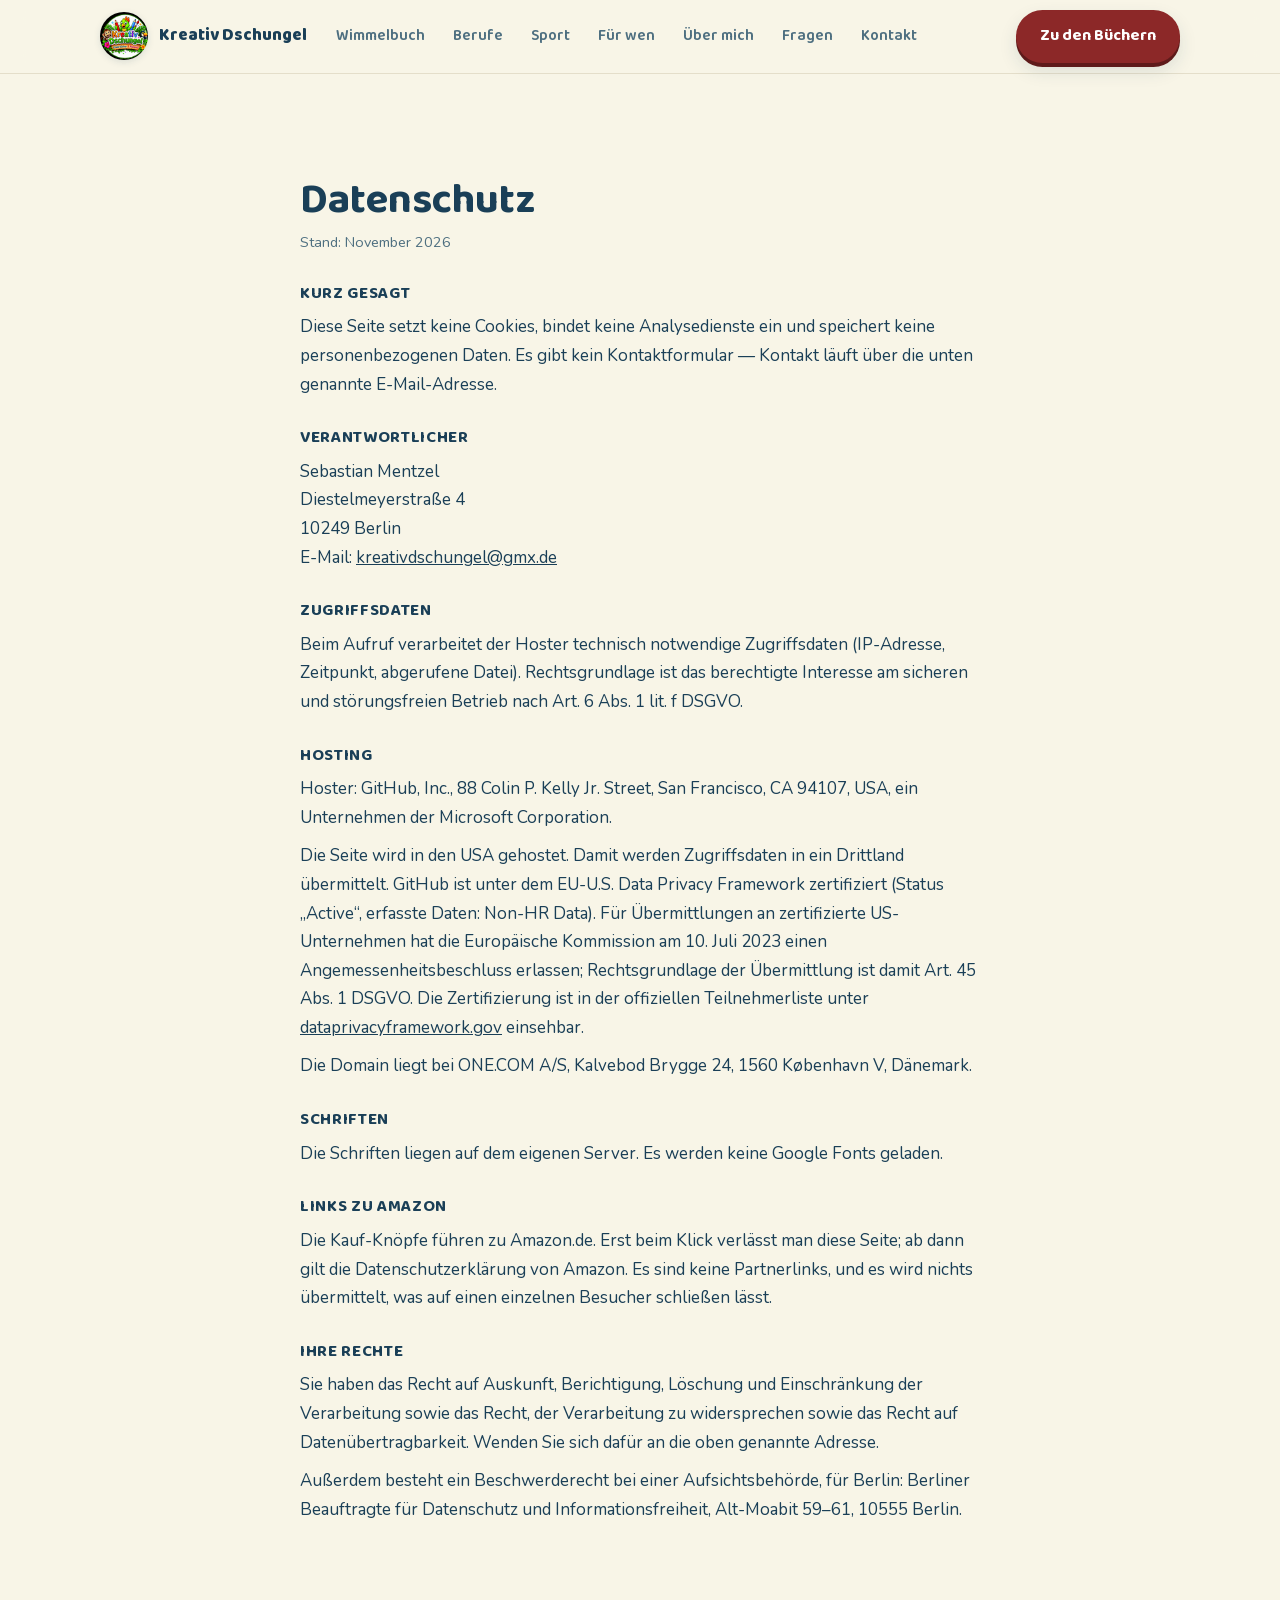
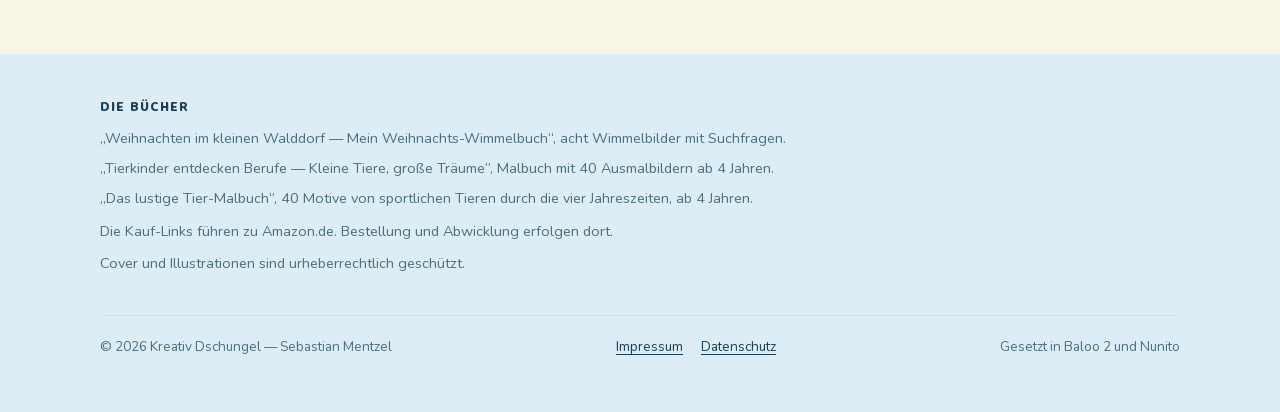
==== datenschutz.html @ baa5863b "Stylesheet versionieren, damit Aenderungen sofort ankommen GitHub Pages liefert mit Cache-Control: m" ====
<!doctype html>
<html lang="de">
<head>
<meta charset="utf-8">
<meta name="viewport" content="width=device-width, initial-scale=1, viewport-fit=cover">

<title>Datenschutz — Kreativ Dschungel</title>
<meta name="description" content="Datenschutzerklärung für kreativdschungel.de — keine Cookies, keine Analysedienste, keine personenbezogenen Daten.">
<meta name="author" content="Sebastian Mentzel">
<meta name="robots" content="index, follow">
<link rel="canonical" href="https://kreativdschungel.de/datenschutz.html">

<link rel="icon" href="favicon.svg" type="image/svg+xml">
<meta name="theme-color" content="#F8F5E7" media="(prefers-color-scheme: light)">
<meta name="theme-color" content="#122A38" media="(prefers-color-scheme: dark)">

<link rel="preload" href="fonts/baloo-2-latin.woff2" as="font" type="font/woff2" crossorigin>
<link rel="preload" href="fonts/nunito-latin.woff2" as="font" type="font/woff2" crossorigin>
<link rel="stylesheet" href="schriften.css">
<link rel="stylesheet" href="stil.css?v=20261118a">
</head>
<body>

<header class="site">
  <div class="wrap bar">
    <a class="marke" href="index.html">
      <img src="bilder/logo.png" alt="" width="48" height="48">
      <span>Kreativ Dschungel</span>
    </a>
    <nav class="haupt" aria-label="Hauptnavigation">
      <a href="index.html#walddorf">Wimmelbuch</a>
      <a href="index.html#tierkinder">Berufe</a>
      <a href="index.html#tiermalbuch">Sport</a>
      <a href="index.html#anlaesse">Für wen</a>
      <a href="index.html#autor">Über mich</a>
      <a href="index.html#fragen">Fragen</a>
      <a href="index.html#kontakt">Kontakt</a>
    </nav>
    <a class="knopf gruen" href="index.html#walddorf">Zu den Büchern</a>
  </div>
</header>

<main>
<section>
  <div class="wrap rechtstext">
    <h1>Datenschutz</h1>
    <p class="stand">Stand: November 2026</p>

    <h2>Kurz gesagt</h2>
    <p>Diese Seite setzt keine Cookies, bindet keine Analysedienste ein und speichert
       keine personenbezogenen Daten. Es gibt kein Kontaktformular — Kontakt läuft über
       die unten genannte E-Mail-Adresse.</p>

    <h2>Verantwortlicher</h2>
    <p>Sebastian Mentzel<br>
       Diestelmeyerstraße 4<br>
       10249 Berlin<br>
       E-Mail: <a href="mailto:kreativdschungel@gmx.de">kreativdschungel@gmx.de</a></p>

    <h2>Zugriffsdaten</h2>
    <p>Beim Aufruf verarbeitet der Hoster technisch notwendige Zugriffsdaten
       (IP-Adresse, Zeitpunkt, abgerufene Datei). Rechtsgrundlage ist das berechtigte
       Interesse am sicheren und störungsfreien Betrieb nach Art. 6 Abs. 1 lit. f DSGVO.</p>

    <h2>Hosting</h2>
    <p>Hoster: GitHub, Inc., 88 Colin P. Kelly Jr. Street, San Francisco, CA 94107, USA,
       ein Unternehmen der Microsoft Corporation.</p>
    <p>Die Seite wird in den USA gehostet. Damit werden Zugriffsdaten in ein Drittland
       übermittelt. GitHub ist unter dem EU-U.S. Data Privacy Framework zertifiziert
       (Status „Active“, erfasste Daten: Non-HR Data). Für Übermittlungen an zertifizierte
       US-Unternehmen hat die Europäische Kommission am 10. Juli 2023 einen
       Angemessenheitsbeschluss erlassen; Rechtsgrundlage der Übermittlung ist damit
       Art. 45 Abs. 1 DSGVO. Die Zertifizierung ist in der offiziellen Teilnehmerliste
       unter <a href="https://www.dataprivacyframework.gov/list" target="_blank"
       rel="noopener">dataprivacyframework.gov</a> einsehbar.</p>
    <p>Die Domain liegt bei ONE.COM A/S, Kalvebod Brygge 24, 1560 København V, Dänemark.</p>

    <h2>Schriften</h2>
    <p>Die Schriften liegen auf dem eigenen Server. Es werden keine Google Fonts geladen.</p>

    <h2>Links zu Amazon</h2>
    <p>Die Kauf-Knöpfe führen zu Amazon.de. Erst beim Klick verlässt man diese Seite;
       ab dann gilt die Datenschutzerklärung von Amazon. Es sind keine Partnerlinks,
       und es wird nichts übermittelt, was auf einen einzelnen Besucher schließen lässt.</p>

    <h2>Ihre Rechte</h2>
    <p>Sie haben das Recht auf Auskunft, Berichtigung, Löschung und Einschränkung der
       Verarbeitung sowie das Recht, der Verarbeitung zu widersprechen sowie das Recht
       auf Datenübertragbarkeit. Wenden Sie sich dafür an die oben genannte Adresse.</p>
    <p>Außerdem besteht ein Beschwerderecht bei einer Aufsichtsbehörde, für Berlin:
       Berliner Beauftragte für Datenschutz und Informationsfreiheit,
       Alt-Moabit 59–61, 10555 Berlin.</p>
  </div>
</section>
</main>

<footer class="site">
  <div class="wrap">
    <div class="recht">
      <div>
        <h3>Die Bücher</h3>
        <p>„Weihnachten im kleinen Walddorf — Mein Weihnachts-Wimmelbuch“, acht Wimmelbilder mit Suchfragen.</p>
        <p style="margin-top:6px">„Tierkinder entdecken Berufe — Kleine Tiere, große Träume“, Malbuch mit 40 Ausmalbildern ab 4 Jahren.</p>
        <p style="margin-top:6px">„Das lustige Tier-Malbuch“, 40 Motive von sportlichen Tieren durch die vier Jahreszeiten, ab 4 Jahren.</p>
        <p style="margin-top:8px">Die Kauf-Links führen zu Amazon.de. Bestellung und Abwicklung erfolgen dort.</p>
        <p style="margin-top:8px">Cover und Illustrationen sind urheberrechtlich geschützt.</p>
      </div>
    </div>
    <div class="abspann">
      <span>© <span id="jahr">2026</span> Kreativ Dschungel — Sebastian Mentzel</span>
      <nav class="fussnavi" aria-label="Rechtliches">
        <a href="impressum.html">Impressum</a>
        <a href="datenschutz.html">Datenschutz</a>
      </nav>
      <span>Gesetzt in Baloo 2 und Nunito</span>
    </div>
  </div>
</footer>

<script>document.getElementById("jahr").textContent = new Date().getFullYear();</script>
</body>
</html>
---- schriften.css ----
/* Lokal eingebundene Schriften — kein Aufruf an Google.
   Baloo 2 (Überschriften, rund und kräftig wie die Schrift auf dem Buchcover)
   und Nunito (Fließtext). Beide OFL-lizenziert.
   Subsets: latin + latin-ext, deckt Umlaute und ß ab. */

/* latin-ext */
@font-face {
  font-family: 'Baloo 2';
  font-style: normal;
  font-weight: 500 800;
  font-display: swap;
  src: url(fonts/baloo-2-latin-ext.woff2) format('woff2');
  unicode-range: U+0100-02BA, U+02BD-02C5, U+02C7-02CC, U+02CE-02D7, U+02DD-02FF, U+0304, U+0308, U+0329, U+1D00-1DBF, U+1E00-1E9F, U+1EF2-1EFF, U+2020, U+20A0-20AB, U+20AD-20C4, U+2113, U+2C60-2C7F, U+A720-A7FF;
}

/* latin */
@font-face {
  font-family: 'Baloo 2';
  font-style: normal;
  font-weight: 500 800;
  font-display: swap;
  src: url(fonts/baloo-2-latin.woff2) format('woff2');
  unicode-range: U+0000-00FF, U+0131, U+0152-0153, U+02BB-02BC, U+02C6, U+02DA, U+02DC, U+0304, U+0308, U+0329, U+2000-206F, U+20AC, U+2122, U+2191, U+2193, U+2212, U+2215, U+FEFF, U+FFFD;
}

/* latin-ext */
@font-face {
  font-family: 'Nunito';
  font-style: normal;
  font-weight: 400 700;
  font-display: swap;
  src: url(fonts/nunito-latin-ext.woff2) format('woff2');
  unicode-range: U+0100-02BA, U+02BD-02C5, U+02C7-02CC, U+02CE-02D7, U+02DD-02FF, U+0304, U+0308, U+0329, U+1D00-1DBF, U+1E00-1E9F, U+1EF2-1EFF, U+2020, U+20A0-20AB, U+20AD-20C4, U+2113, U+2C60-2C7F, U+A720-A7FF;
}

/* latin */
@font-face {
  font-family: 'Nunito';
  font-style: normal;
  font-weight: 400 700;
  font-display: swap;
  src: url(fonts/nunito-latin.woff2) format('woff2');
  unicode-range: U+0000-00FF, U+0131, U+0152-0153, U+02BB-02BC, U+02C6, U+02DA, U+02DC, U+0304, U+0308, U+0329, U+2000-206F, U+20AC, U+2122, U+2191, U+2193, U+2212, U+2215, U+FEFF, U+FFFD;
}
---- stil.css ----
/* Layout: eine Seite, zwei Buchkapitel. Jedes Buch bekommt einen eigenen
   Farbakzent, der aus seinem Cover stammt — Tannengrün und Rot für das
   Wimmelbuch, Orange und Himmelblau für das Malbuch. Der Rahmen bleibt
   cremefarben, damit beide zur selben Marke gehören. */
:root{
  --creme:#F8F5E7; --papier:#FFFDF6; --tief:#1A3F57; --tief-weich:#4E6F80;
  --orange:#CE5F35; --himmel:#A9CDE5; --himmel-hell:#DCEDF5;
  --wiese:#AEC865; --gelb:#E8C457;
  --tanne:#1E3D28; --tanne-hell:#E3EBE1; --rot:#8C2828; --gold:#C9A227;
  --sport:#5E8A2E; --sport-hell:#EDF3DF;
  --linie:#E4DECA; --schatten:rgba(26,63,87,.13);

  --titel:"Baloo 2","Trebuchet MS",system-ui,sans-serif;
  --text:"Nunito","Segoe UI",system-ui,sans-serif;

  --r-m:16px; --r-l:26px; --r-xl:36px;
}
@media (prefers-color-scheme:dark){
  :root:not([data-theme="light"]){
    --creme:#122A38; --papier:#1B3A4B; --tief:#EAF3F7; --tief-weich:#A9C4D1;
    --orange:#F08A5D; --himmel:#2C5468; --himmel-hell:#1B3A4B;
    --wiese:#8FB255; --gelb:#F0CF6B;
    --tanne:#8FC3A1; --tanne-hell:#17333A; --rot:#E08A80; --gold:#E3C76B;
    --sport:#A8C96E; --sport-hell:#16303A;
    --linie:#2C5468; --schatten:rgba(0,0,0,.45);
    color-scheme:dark;
  }
}
:root[data-theme="dark"]{
  --creme:#122A38; --papier:#1B3A4B; --tief:#EAF3F7; --tief-weich:#A9C4D1;
  --orange:#F08A5D; --himmel:#2C5468; --himmel-hell:#1B3A4B;
  --wiese:#8FB255; --gelb:#F0CF6B;
  --tanne:#8FC3A1; --tanne-hell:#17333A; --rot:#E08A80; --gold:#E3C76B;
  --sport:#A8C96E; --sport-hell:#16303A;
  --linie:#2C5468; --schatten:rgba(0,0,0,.45);
  color-scheme:dark;
}

*{box-sizing:border-box}
html{-webkit-text-size-adjust:100%; scroll-behavior:smooth}
:root{padding-top:env(safe-area-inset-top,0px); padding-bottom:env(safe-area-inset-bottom,0px)}
[hidden]{display:none!important}
body{
  margin:0; background:var(--creme); color:var(--tief);
  font-family:var(--text); font-size:17px; line-height:1.68;
  -webkit-font-smoothing:antialiased;
}
h1,h2,h3{font-family:var(--titel); font-weight:700; line-height:1.12; margin:0; text-wrap:balance}
p{margin:0}
a{color:inherit}
img{max-width:100%; height:auto; display:block}

.wrap{max-width:1120px; margin-inline:auto; padding-inline:max(20px,env(safe-area-inset-left,0px))}
section{padding-block:clamp(54px,8vw,92px)}
.kicker{font-family:var(--titel); font-weight:700; font-size:.92rem;
        letter-spacing:.12em; text-transform:uppercase; color:var(--orange)}
h2{font-size:clamp(1.9rem,4.4vw,2.9rem); margin-block:10px 14px}
.lead{font-size:clamp(1.03rem,1.7vw,1.17rem); color:var(--tief-weich); max-width:62ch}

/* ---------- Hinweisstreifen: nach dem Ausfüllen löschen ---------- */

/* ---------- Kopfzeile ---------- */
header.site{position:sticky; top:env(safe-area-inset-top,0px); z-index:50;
            background:color-mix(in srgb,var(--creme) 90%,transparent);
            backdrop-filter:blur(12px); border-bottom:1px solid var(--linie)}
.bar{display:flex; align-items:center; gap:16px; padding-block:10px}
.marke{display:flex; align-items:center; gap:11px; text-decoration:none; white-space:nowrap}
.marke img{width:48px; height:48px; flex:none; border-radius:50%;
           object-fit:cover; box-shadow:0 2px 7px var(--schatten)}
.marke span{font-family:var(--titel); font-weight:800; font-size:1.06rem; line-height:1.1}
nav.haupt{flex:1; min-width:0; display:flex; gap:2px; overflow-x:auto; scrollbar-width:none;
  mask-image:linear-gradient(to right,#000 calc(100% - 28px),transparent);
  -webkit-mask-image:linear-gradient(to right,#000 calc(100% - 28px),transparent)}
nav.haupt::-webkit-scrollbar{display:none}
nav.haupt a{font-family:var(--titel); font-weight:600; font-size:.95rem; text-decoration:none;
            white-space:nowrap; padding:8px 13px; border-radius:99px; color:var(--tief-weich)}
nav.haupt a:hover,nav.haupt a.aktiv{color:var(--tief); background:var(--himmel-hell)}

.knopf{display:inline-flex; align-items:center; gap:9px; text-decoration:none;
       font-family:var(--titel); font-weight:700; font-size:1rem;
       padding:13px 24px; border-radius:99px; border:none; cursor:pointer;
       background:var(--orange); color:#fff;
       box-shadow:0 4px 0 #A54826, 0 8px 18px var(--schatten);
       transition:transform .1s ease, box-shadow .1s ease}
.knopf:hover{transform:translateY(-2px); box-shadow:0 6px 0 #A54826, 0 12px 22px var(--schatten)}
.knopf:active{transform:translateY(2px); box-shadow:0 2px 0 #A54826}
.knopf.gruen{background:var(--rot); box-shadow:0 4px 0 #5E1A1A, 0 8px 18px var(--schatten); color:#fff}
.knopf.gruen:hover{box-shadow:0 6px 0 #5E1A1A, 0 12px 22px var(--schatten)}
.knopf.gruen:active{box-shadow:0 2px 0 #5E1A1A}
.knopf.gras{background:var(--sport); box-shadow:0 4px 0 #3D5C1C, 0 8px 18px var(--schatten); color:#fff}
.knopf.gras:hover{box-shadow:0 6px 0 #3D5C1C, 0 12px 22px var(--schatten)}
.knopf.gras:active{box-shadow:0 2px 0 #3D5C1C}
.knopf.zweit{background:var(--papier); color:var(--tief);
             box-shadow:0 4px 0 var(--linie), 0 8px 18px var(--schatten)}
.knopf.zweit:hover{box-shadow:0 6px 0 var(--linie), 0 12px 22px var(--schatten)}
.knopf.zweit:active{box-shadow:0 2px 0 var(--linie)}
.knopf.klein{padding:10px 18px; font-size:.9rem}
a:focus-visible,button:focus-visible,summary:focus-visible{outline:3px solid var(--orange); outline-offset:3px}
.bar .knopf{flex:none}
@media (max-width:860px){ .marke span{display:none} }

/* ---------- Hero ---------- */
.hero{position:relative; overflow:hidden; padding-block:clamp(40px,6vw,70px) clamp(56px,8vw,86px);
      background:linear-gradient(180deg,var(--himmel) 0%,var(--himmel-hell) 55%,var(--creme) 100%)}
.hero .wolke{position:absolute; border-radius:99px; background:var(--papier); opacity:.6;
  box-shadow:38px -16px 0 -5px var(--papier), 86px -6px 0 -11px var(--papier)}
.hero .w1{width:150px; height:46px; top:92px; left:-30px}
.hero .w2{width:120px; height:38px; top:206px; right:9%}
@media (max-width:820px){ .hero .w2{display:none} }
.hero-raster{position:relative; display:grid; grid-template-columns:1fr .92fr;
             gap:clamp(26px,4vw,52px); align-items:center}
.hero h1{font-size:clamp(2.1rem,5vw,3.4rem); margin-top:12px}
.hero h1 .ton{color:var(--orange)}
.hero p.lead{margin-top:16px; color:var(--tief); opacity:.88}
.tasten{display:flex; flex-wrap:wrap; gap:12px; margin-top:26px}
.zweibuch{display:grid; grid-template-columns:repeat(3,1fr); gap:12px; align-items:end}
.zweibuch a{text-decoration:none; display:block}
.zweibuch img{border-radius:8px; box-shadow:0 16px 34px rgba(26,63,87,.3); width:100%}
.zweibuch a:nth-child(1) img{transform:rotate(-3deg)}
.zweibuch a:nth-child(2) img{transform:translateY(-10px) rotate(1deg)}
.zweibuch a:nth-child(3) img{transform:rotate(3.5deg)}
.zweibuch span{display:block; font-family:var(--titel); font-weight:600; font-size:.76rem;
               text-align:center; margin-top:14px; color:var(--tief)}
@media (max-width:820px){ .hero-raster{grid-template-columns:1fr} }

/* ---------- Buchkapitel ---------- */
.buch{padding-block:clamp(54px,8vw,92px)}
.buch.walddorf{background:var(--tanne-hell)}
.buch.sport{background:var(--sport-hell)}
.buch-kopf{display:grid; grid-template-columns:.78fr 1.22fr; gap:clamp(26px,4vw,52px); align-items:center}
.buch-kopf img.cover{border-radius:8px; box-shadow:0 16px 36px rgba(26,63,87,.26)}
.buch h2{font-size:clamp(1.8rem,4.2vw,2.7rem)}
.buch .reihe{font-family:var(--titel); font-weight:600; font-size:1.08rem; margin-top:8px}
.merkmale{display:flex; flex-wrap:wrap; gap:9px; margin-top:22px; list-style:none; padding:0}
.merkmale li{font-family:var(--titel); font-weight:600; font-size:.86rem; padding:7px 15px;
             border-radius:99px; background:var(--papier); box-shadow:0 2px 6px var(--schatten)}
@media (max-width:760px){ .buch-kopf{grid-template-columns:1fr} .buch-kopf img.cover{max-width:300px} }

.szenen{display:grid; grid-template-columns:1fr 1fr; gap:16px; margin-top:34px}
.szenen figure{margin:0; background:var(--papier); border-radius:var(--r-m); padding:10px;
               box-shadow:0 3px 14px var(--schatten)}
.szenen img{border-radius:8px; width:100%}
.szenen figcaption{font-family:var(--titel); font-weight:600; font-size:.9rem;
                   text-align:center; padding-top:9px}
@media (max-width:620px){ .szenen{grid-template-columns:1fr} }

.motive{display:grid; grid-template-columns:repeat(3,1fr); gap:16px; margin-top:34px}
.motive figure{margin:0; background:var(--papier); border-radius:var(--r-m); padding:10px;
               box-shadow:0 3px 14px var(--schatten)}
.motive img{border-radius:8px; background:#fff; aspect-ratio:760/991; object-fit:contain; width:100%}
.motive figcaption{font-family:var(--titel); font-weight:600; font-size:.9rem;
                   text-align:center; padding-top:9px}
@media (max-width:820px){ .motive{grid-template-columns:repeat(2,1fr)} }
@media (max-width:440px){ .motive{grid-template-columns:1fr} }

.karten{display:grid; grid-template-columns:repeat(auto-fit,minmax(215px,1fr)); gap:16px; margin-top:30px}
.karte{background:var(--papier); border-radius:var(--r-l); padding:22px 21px;
       box-shadow:0 3px 14px var(--schatten); min-width:0}
.karte h3{font-size:1.08rem; margin-bottom:7px}
.karte p{color:var(--tief-weich); font-size:.95rem}

.anlaesse{display:flex; flex-wrap:wrap; gap:10px; margin-top:28px; list-style:none; padding:0}
.anlaesse li{font-family:var(--titel); font-weight:600; font-size:.95rem;
             padding:10px 19px; border-radius:99px; background:var(--wiese); color:#223010}
:root[data-theme="dark"] .anlaesse li{color:#0E1C08}
@media (prefers-color-scheme:dark){:root:not([data-theme="light"]) .anlaesse li{color:#0E1C08}}

.autor > div{max-width:68ch}

.postfach{display:flex; flex-wrap:wrap; align-items:center; gap:12px; margin-top:22px;
          background:var(--papier); border-radius:99px; padding:9px 9px 9px 22px;
          width:fit-content; max-width:100%; box-shadow:0 3px 14px var(--schatten)}
.postfach code{font-family:var(--text); font-size:1rem; user-select:all; word-break:break-all}

details{background:var(--papier); border-radius:var(--r-m); margin-top:11px;
        overflow:hidden; box-shadow:0 2px 10px var(--schatten)}
summary{cursor:pointer; list-style:none; padding:17px 22px; font-family:var(--titel);
        font-weight:600; font-size:1.02rem; display:flex; align-items:center;
        justify-content:space-between; gap:16px}
summary::-webkit-details-marker{display:none}
summary::after{content:"+"; font-size:1.5rem; color:var(--orange); line-height:1;
               transition:transform .18s ease}
details[open] summary::after{transform:rotate(45deg)}
.antwort{padding:0 22px 19px; color:var(--tief-weich)}

/* Blick ins Buch: ein einziges Raster, das beim Aufklappen wächst.
   Zugeklappt stehen die ersten beiden Bilder, der Rest wird ausgeblendet —
   so ergänzen sich die weiteren Motive ins selbe Raster, statt darunter
   noch einmal als eigener Block zu erscheinen.
   Umgesetzt mit einer Checkbox statt details/summary, weil ein details-Element
   seinen Inhalt immer als geschlossenen Block führt und sich nicht in ein
   darüberliegendes Raster einfügen lässt. Kein JavaScript nötig. */
.mehr-schalter{position:absolute; width:1px; height:1px; opacity:0; pointer-events:none}

.mehr-schalter:not(:checked) ~ .motive > figure:nth-child(n+4){display:none}
.mehr-schalter:not(:checked) ~ .szenen > figure:nth-child(n+3){display:none}
.mehr-schalter:not(:checked) ~ .extra{display:none}
.extra{margin-top:clamp(26px,3vw,36px)}

.mehr-knopf{display:inline-flex; align-items:center; gap:12px; cursor:pointer;
  margin-top:clamp(26px,3vw,34px);
  font-family:var(--titel); font-weight:700; font-size:1rem; color:var(--tief);
  background:var(--papier); border:1px solid var(--linie); border-radius:99px;
  padding:13px 26px; box-shadow:0 4px 0 var(--linie), 0 8px 18px var(--schatten);
  transition:box-shadow .15s ease, transform .15s ease}
.mehr-knopf:hover{box-shadow:0 6px 0 var(--linie), 0 12px 22px var(--schatten);
  transform:translateY(-1px)}
.mehr-knopf:active{box-shadow:0 2px 0 var(--linie); transform:translateY(2px)}
.mehr-knopf::after{content:""; width:9px; height:9px;
  border-right:2.5px solid currentColor; border-bottom:2.5px solid currentColor;
  transform:translateY(-3px) rotate(45deg)}
.mehr-schalter:checked ~ .mehr-knopf::after{transform:translateY(2px) rotate(225deg)}
.mehr-schalter:not(:checked) ~ .mehr-knopf .zu{display:none}
.mehr-schalter:checked ~ .mehr-knopf .auf{display:none}
.mehr-schalter:focus-visible ~ .mehr-knopf{outline:3px solid var(--orange); outline-offset:3px}

/* Einspaltig wuerden drei Vorschaubilder zu viel Platz nehmen. */
@media (max-width:440px){
  .mehr-schalter:not(:checked) ~ .motive > figure:nth-child(n+3){display:none}
}

footer.site{background:var(--himmel-hell); padding-block:46px 54px;
            font-size:.9rem; color:var(--tief-weich); margin-top:20px}
.recht{display:grid; grid-template-columns:repeat(auto-fit,minmax(230px,1fr)); gap:28px}
.recht h3{font-family:var(--titel); font-size:.88rem; letter-spacing:.08em;
          text-transform:uppercase; color:var(--tief); margin-bottom:10px}
.recht p{margin-bottom:6px}
.abspann{margin-top:34px; padding-top:20px; border-top:1px solid var(--linie);
         display:flex; flex-wrap:wrap; gap:12px; justify-content:space-between; font-size:.84rem}

@media (prefers-reduced-motion:reduce){ *{animation:none!important; transition:none!important; scroll-behavior:auto!important} }
/* Rechtliche Unterseiten */
.rechtstext{max-width:72ch; padding-block:12px 8px}
.rechtstext h1{font-size:clamp(1.9rem,1.3rem + 2vw,2.6rem); margin-bottom:6px}
.rechtstext h2{font-family:var(--titel); font-size:1.05rem; letter-spacing:.04em;
               text-transform:uppercase; color:var(--tief); margin:30px 0 10px}
.rechtstext p{margin-bottom:10px}
.rechtstext .stand{color:var(--tief-weich); font-size:.9rem}
.fussnavi{display:flex; flex-wrap:wrap; gap:18px}
.fussnavi a{color:var(--tief); text-decoration:underline; text-underline-offset:3px}
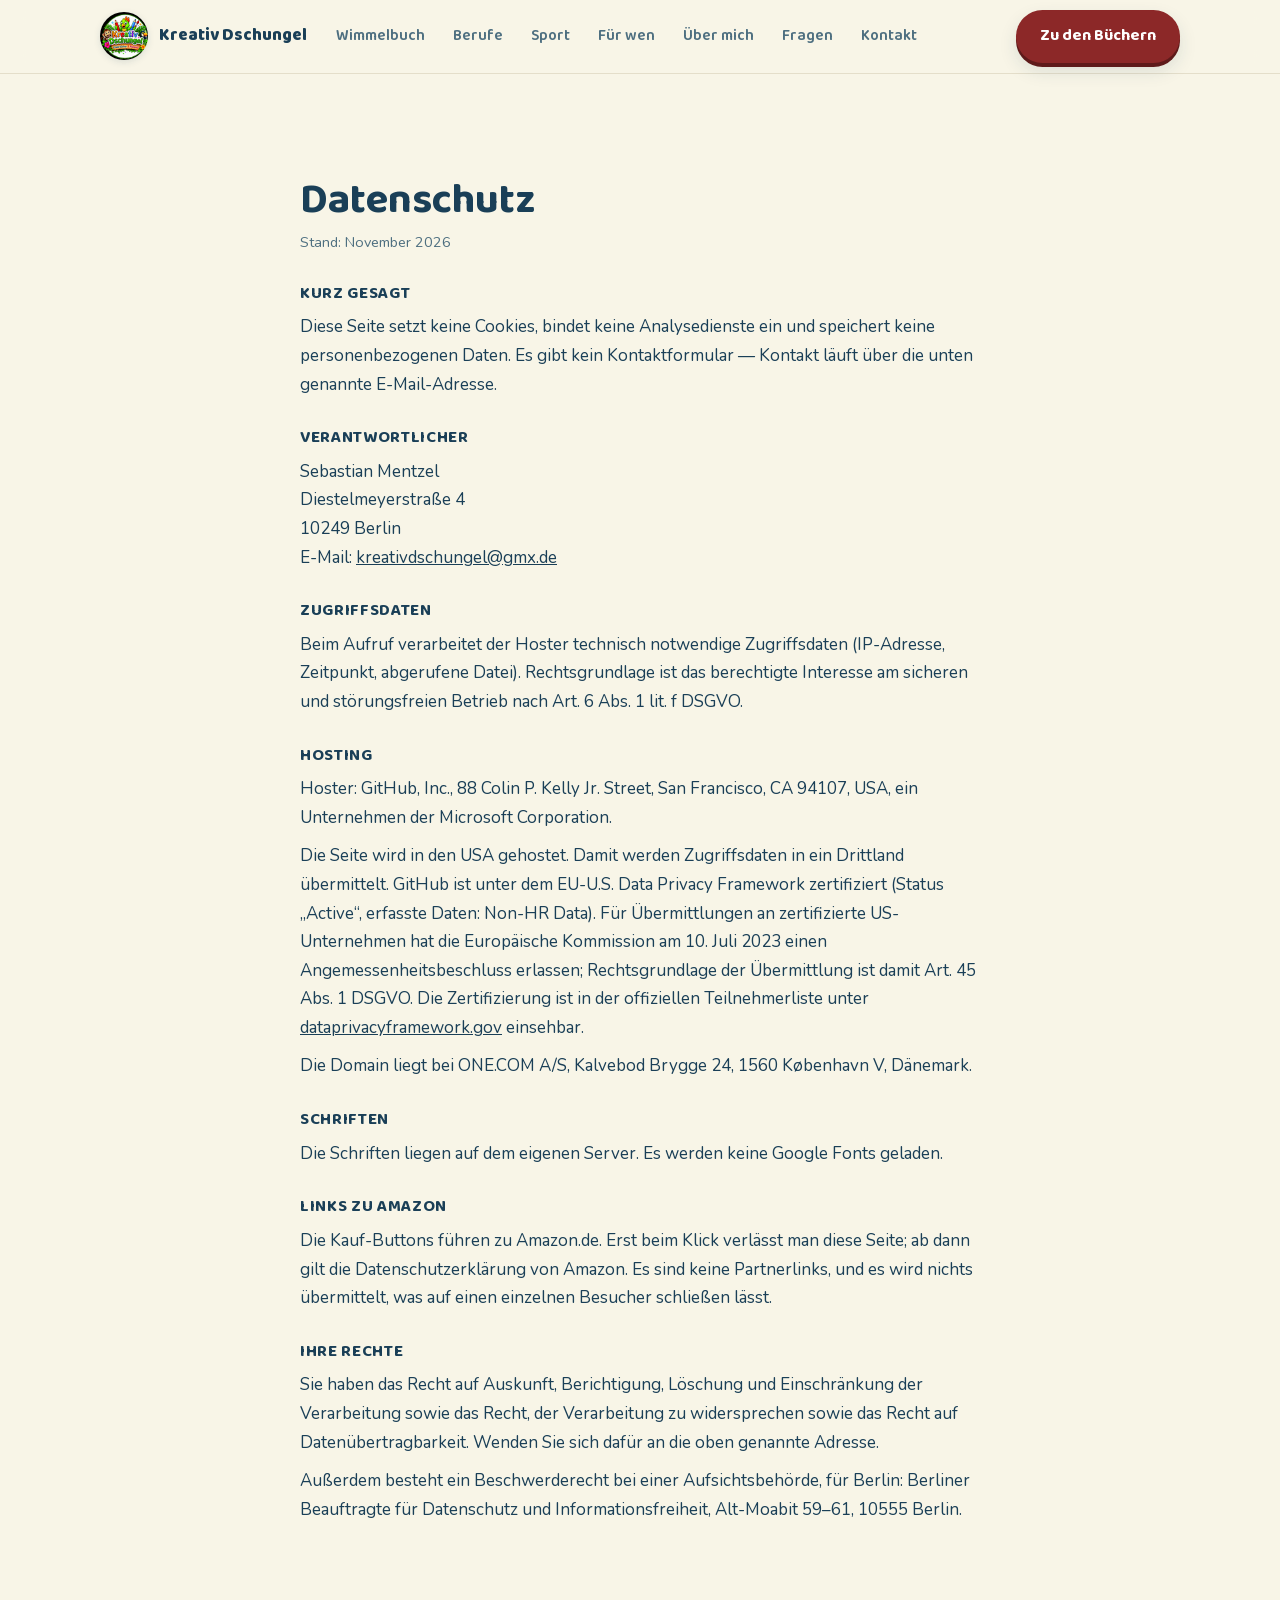
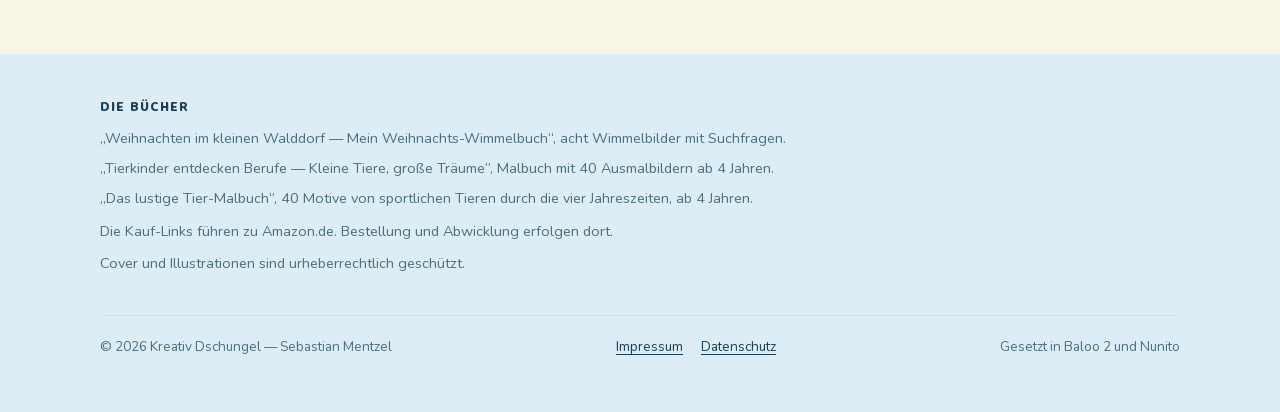
==== commit 21542863: "Knoepfe durch Buttons ersetzen In der FAQ-Antwort zum Kauf, in den dazugehoerigen Strukturdaten und " ====
--- a/datenschutz.html
+++ b/datenschutz.html
@@ -79,7 +79,7 @@
     <p>Die Schriften liegen auf dem eigenen Server. Es werden keine Google Fonts geladen.</p>
 
     <h2>Links zu Amazon</h2>
-    <p>Die Kauf-Knöpfe führen zu Amazon.de. Erst beim Klick verlässt man diese Seite;
+    <p>Die Kauf-Buttons führen zu Amazon.de. Erst beim Klick verlässt man diese Seite;
        ab dann gilt die Datenschutzerklärung von Amazon. Es sind keine Partnerlinks,
        und es wird nichts übermittelt, was auf einen einzelnen Besucher schließen lässt.</p>
 
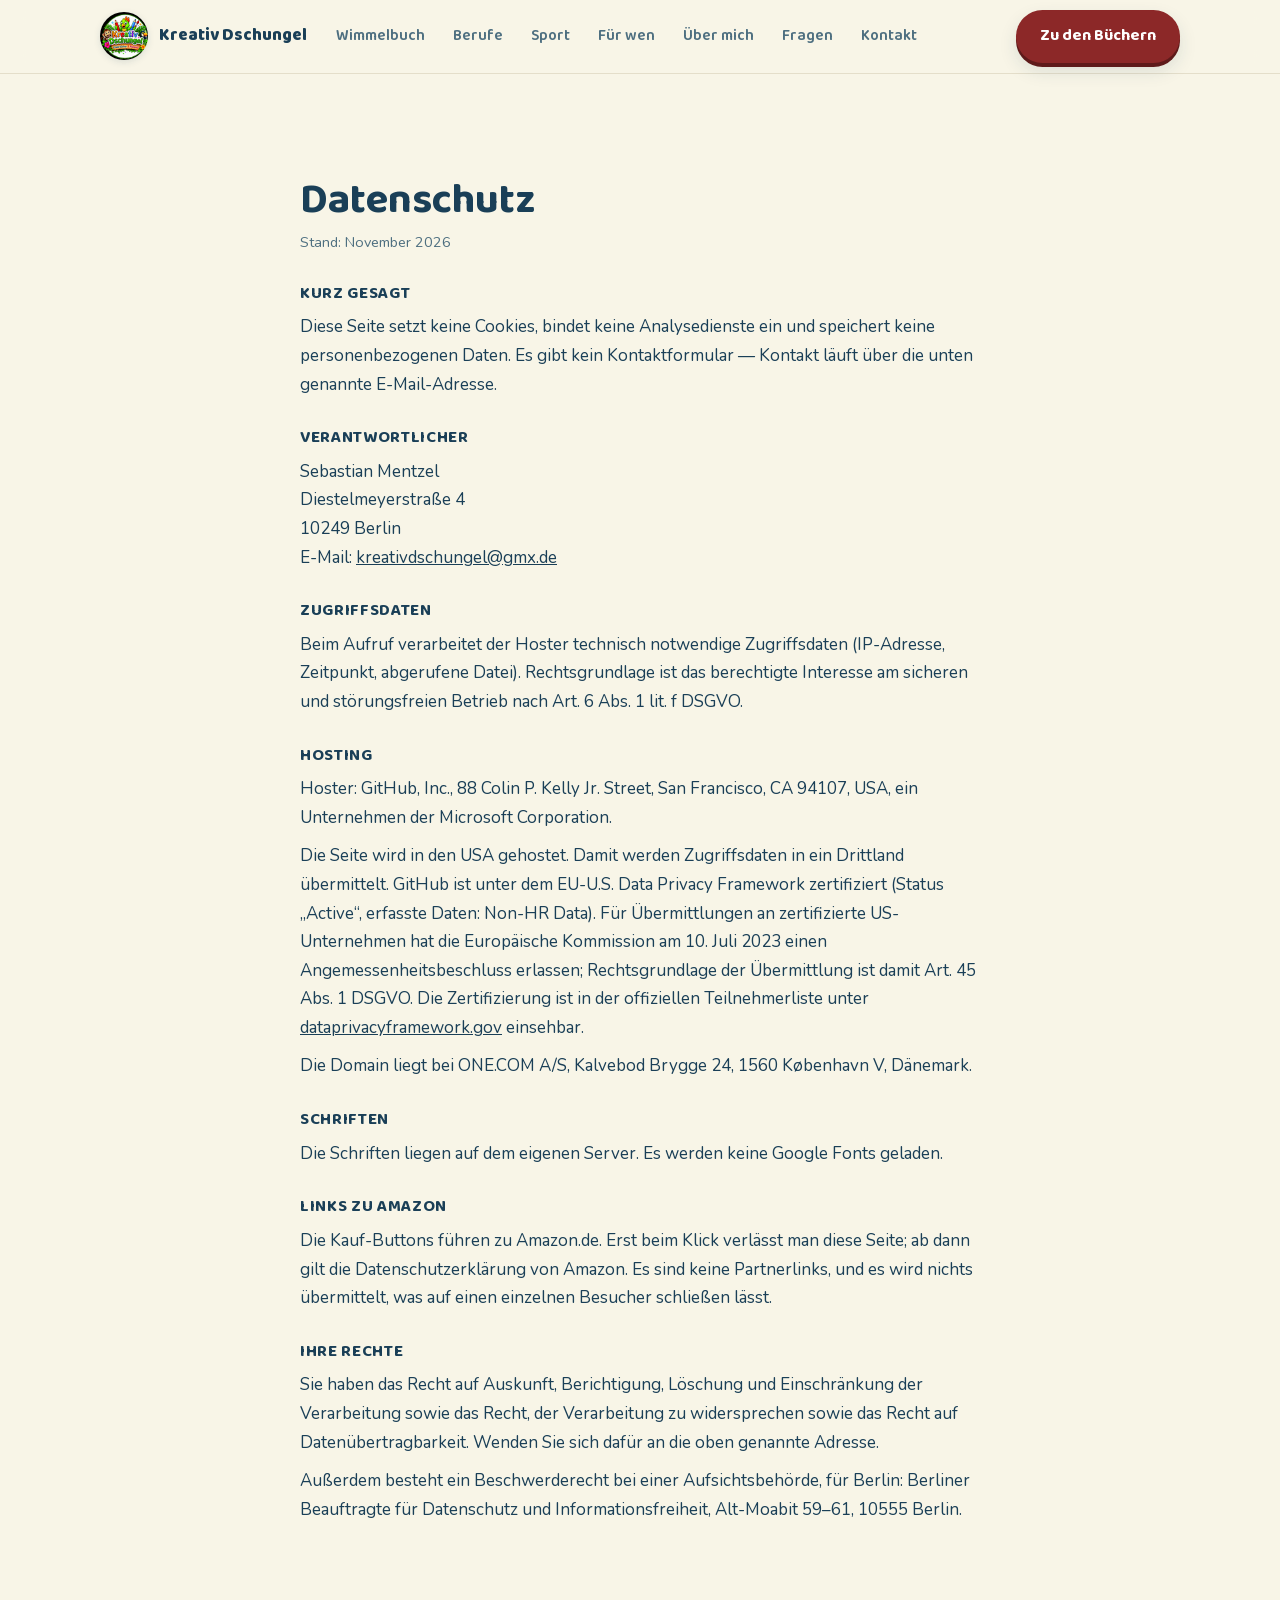
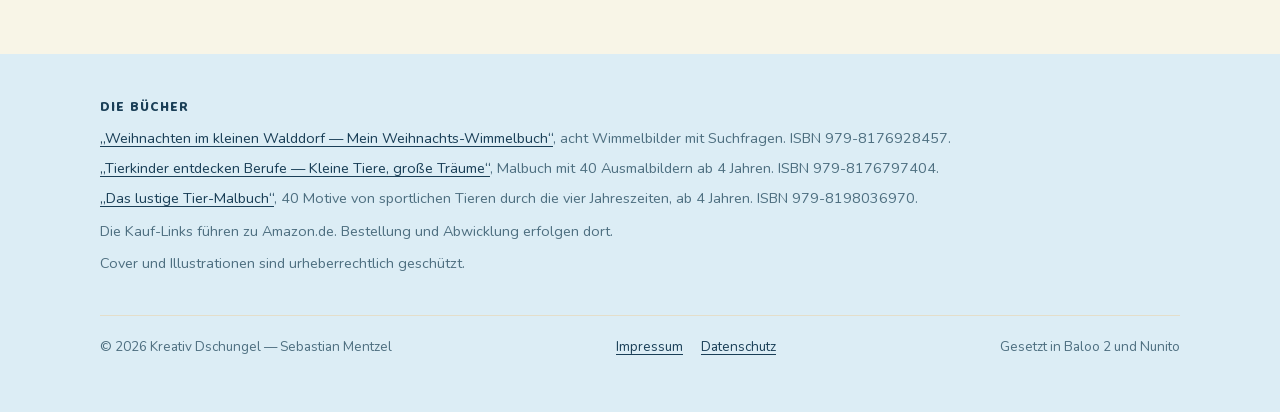
==== commit 268b5aa2: "Buchtitel im Fussbereich auf die Produktabschnitte verlinken Die Auflistung unter Die Buecher stand " ====
--- a/datenschutz.html
+++ b/datenschutz.html
@@ -17,7 +17,7 @@
 <link rel="preload" href="fonts/baloo-2-latin.woff2" as="font" type="font/woff2" crossorigin>
 <link rel="preload" href="fonts/nunito-latin.woff2" as="font" type="font/woff2" crossorigin>
 <link rel="stylesheet" href="schriften.css">
-<link rel="stylesheet" href="stil.css?v=20261118a">
+<link rel="stylesheet" href="stil.css?v=20261118b">
 </head>
 <body>
 
@@ -99,9 +99,9 @@
     <div class="recht">
       <div>
         <h3>Die Bücher</h3>
-        <p>„Weihnachten im kleinen Walddorf — Mein Weihnachts-Wimmelbuch“, acht Wimmelbilder mit Suchfragen.</p>
-        <p style="margin-top:6px">„Tierkinder entdecken Berufe — Kleine Tiere, große Träume“, Malbuch mit 40 Ausmalbildern ab 4 Jahren.</p>
-        <p style="margin-top:6px">„Das lustige Tier-Malbuch“, 40 Motive von sportlichen Tieren durch die vier Jahreszeiten, ab 4 Jahren.</p>
+        <p><a href="index.html#walddorf">„Weihnachten im kleinen Walddorf — Mein Weihnachts-Wimmelbuch“</a>, acht Wimmelbilder mit Suchfragen. ISBN 979-8176928457.</p>
+        <p style="margin-top:6px"><a href="index.html#tierkinder">„Tierkinder entdecken Berufe — Kleine Tiere, große Träume“</a>, Malbuch mit 40 Ausmalbildern ab 4 Jahren. ISBN 979-8176797404.</p>
+        <p style="margin-top:6px"><a href="index.html#tiermalbuch">„Das lustige Tier-Malbuch“</a>, 40 Motive von sportlichen Tieren durch die vier Jahreszeiten, ab 4 Jahren. ISBN 979-8198036970.</p>
         <p style="margin-top:8px">Die Kauf-Links führen zu Amazon.de. Bestellung und Abwicklung erfolgen dort.</p>
         <p style="margin-top:8px">Cover und Illustrationen sind urheberrechtlich geschützt.</p>
       </div>
--- a/stil.css
+++ b/stil.css
@@ -225,6 +225,9 @@
 .recht h3{font-family:var(--titel); font-size:.88rem; letter-spacing:.08em;
           text-transform:uppercase; color:var(--tief); margin-bottom:10px}
 .recht p{margin-bottom:6px}
+.recht a{color:var(--tief); text-decoration:underline; text-underline-offset:3px;
+          text-decoration-thickness:1px}
+.recht a:hover{text-decoration-thickness:2px}
 .abspann{margin-top:34px; padding-top:20px; border-top:1px solid var(--linie);
          display:flex; flex-wrap:wrap; gap:12px; justify-content:space-between; font-size:.84rem}
 
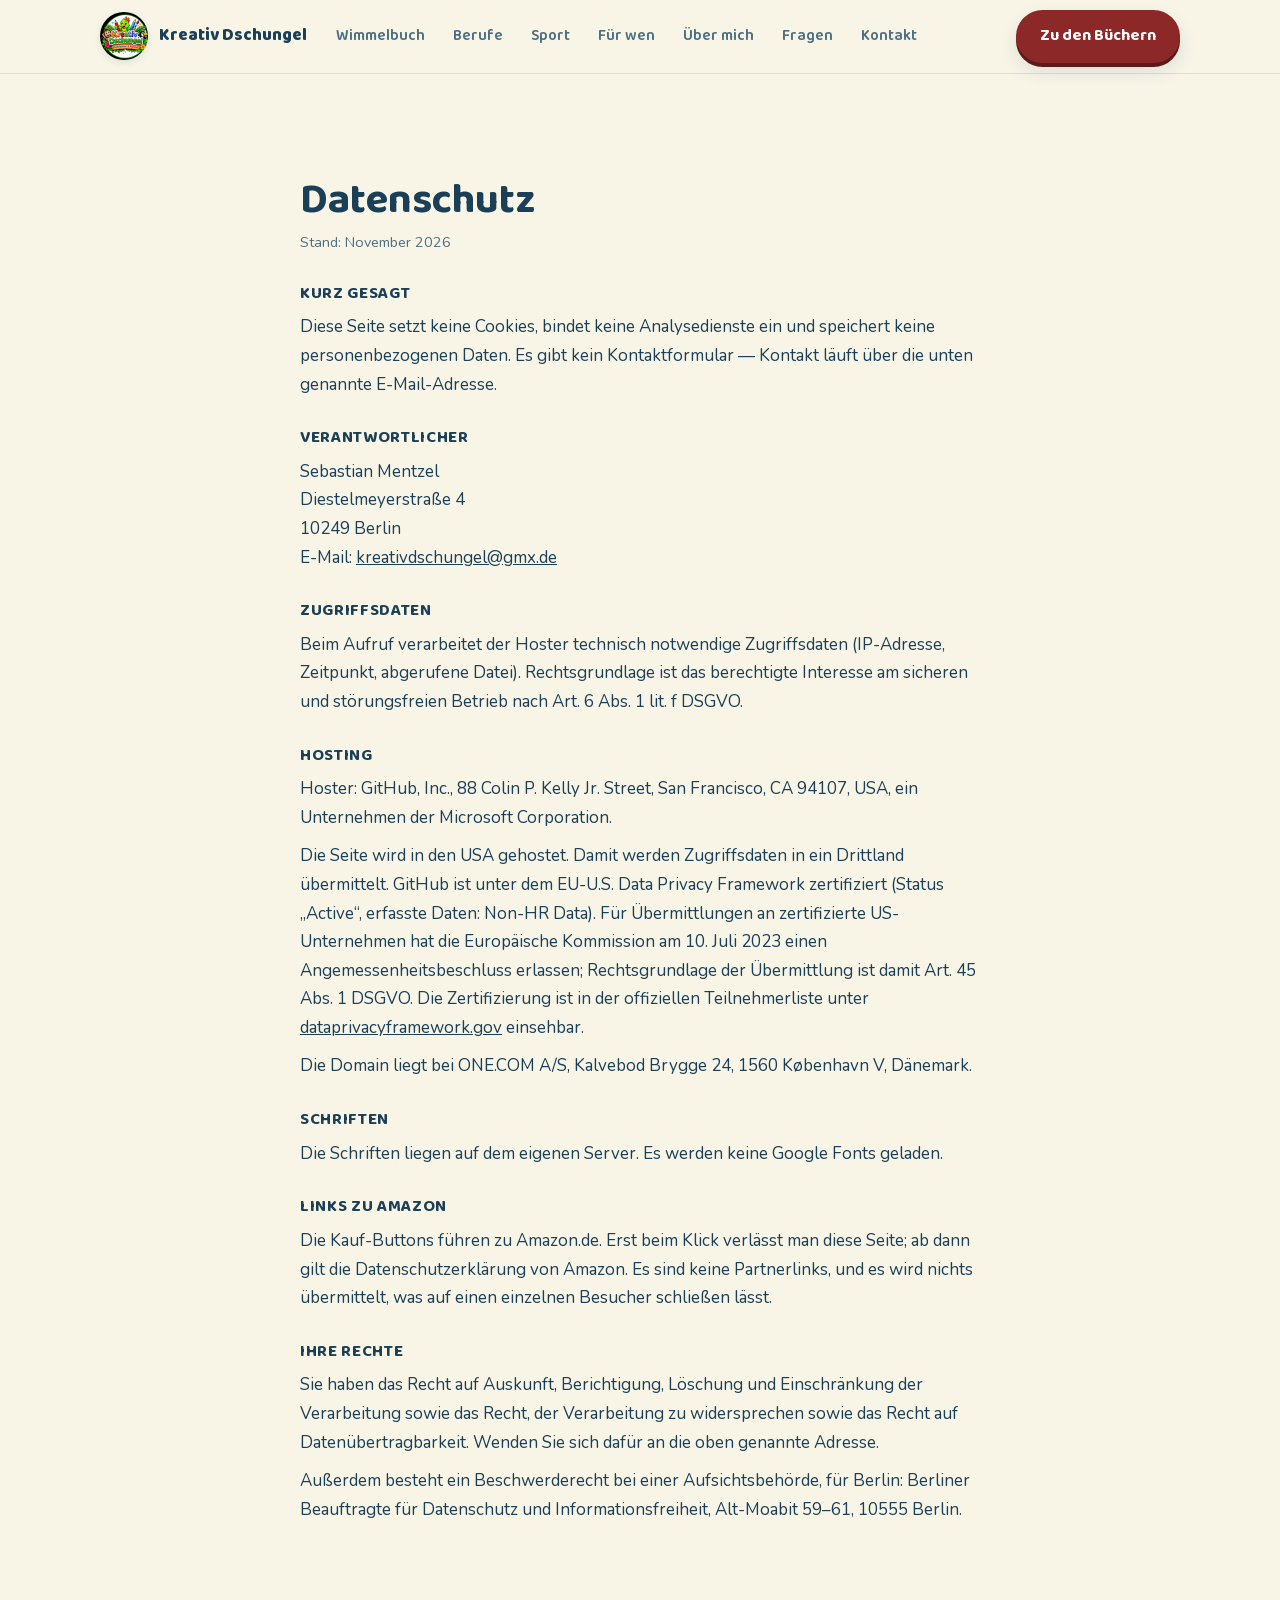
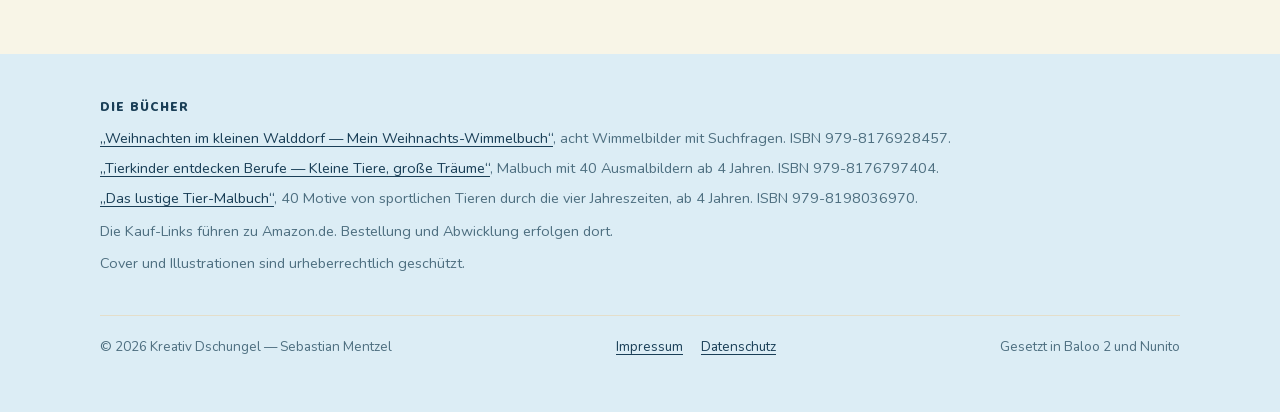
==== commit 0ba35013: "Logo in Anzeigegroesse ausliefern Das Logo wird mit 48 Pixeln dargestellt, lag aber als 300x300 bei " ====
--- a/datenschutz.html
+++ b/datenschutz.html
@@ -17,14 +17,14 @@
 <link rel="preload" href="fonts/baloo-2-latin.woff2" as="font" type="font/woff2" crossorigin>
 <link rel="preload" href="fonts/nunito-latin.woff2" as="font" type="font/woff2" crossorigin>
 <link rel="stylesheet" href="schriften.css">
-<link rel="stylesheet" href="stil.css?v=20261118b">
+<link rel="stylesheet" href="stil.css?v=20261118f">
 </head>
 <body>
 
 <header class="site">
   <div class="wrap bar">
     <a class="marke" href="index.html">
-      <img src="bilder/logo.png" alt="" width="48" height="48">
+      <img src="bilder/logo-klein.png" alt="" width="48" height="48">
       <span>Kreativ Dschungel</span>
     </a>
     <nav class="haupt" aria-label="Hauptnavigation">
--- a/stil.css
+++ b/stil.css
@@ -97,6 +97,20 @@
 .knopf.klein{padding:10px 18px; font-size:.9rem}
 a:focus-visible,button:focus-visible,summary:focus-visible{outline:3px solid var(--orange); outline-offset:3px}
 .bar .knopf{flex:none}
+
+/* Auf schmalen Schirmen reicht die Breite nicht fuer Marke, sieben Links und
+   Knopf in einer Zeile — sichtbar blieb nur ein angeschnittenes "Wimmelbuch".
+   Die Navigation bekommt deshalb eine eigene Zeile ueber die volle Breite;
+   dort wirkt auch der Verlauf am rechten Rand wieder als Scroll-Hinweis. */
+@media (max-width:760px){
+  .bar{flex-wrap:wrap; row-gap:2px; padding-block:6px}
+  .marke{flex:1 1 auto}
+  .marke img{width:38px; height:38px}
+  .marke span{font-size:.98rem}
+  .bar .knopf{order:2; padding:10px 18px; font-size:.95rem}
+  nav.haupt{order:3; flex:1 0 100%; padding-bottom:2px}
+  nav.haupt a{padding:6px 10px; font-size:.9rem}
+}
 @media (max-width:860px){ .marke span{display:none} }
 
 /* ---------- Hero ---------- */
@@ -121,7 +135,10 @@
 .zweibuch a:nth-child(3) img{transform:rotate(3.5deg)}
 .zweibuch span{display:block; font-family:var(--titel); font-weight:600; font-size:.76rem;
                text-align:center; margin-top:14px; color:var(--tief)}
-@media (max-width:820px){ .hero-raster{grid-template-columns:1fr} }
+/* Einspaltig braucht es mehr Luft, als der Zahlenwert vermuten laesst: Das
+   mittlere Cover ist 10 Pixel nach oben versetzt und der Knopfschatten ragt
+   6 Pixel nach unten — beides frisst den Abstand optisch wieder auf. */
+@media (max-width:820px){ .hero-raster{grid-template-columns:1fr; gap:clamp(56px,14vw,76px)} }
 
 /* ---------- Buchkapitel ---------- */
 .buch{padding-block:clamp(54px,8vw,92px)}
@@ -171,6 +188,11 @@
           background:var(--papier); border-radius:99px; padding:9px 9px 9px 22px;
           width:fit-content; max-width:100%; box-shadow:0 3px 14px var(--schatten)}
 .postfach code{font-family:var(--text); font-size:1rem; user-select:all; word-break:break-all}
+@media (max-width:560px){
+  .postfach{display:block; width:100%; border-radius:var(--r-m); padding:16px; text-align:center}
+  .postfach code{display:block; font-size:1.05rem; line-height:1.4}
+  .postfach .knopf{display:flex; justify-content:center; width:100%; margin-top:13px}
+}
 
 details{background:var(--papier); border-radius:var(--r-m); margin-top:11px;
         overflow:hidden; box-shadow:0 2px 10px var(--schatten)}
